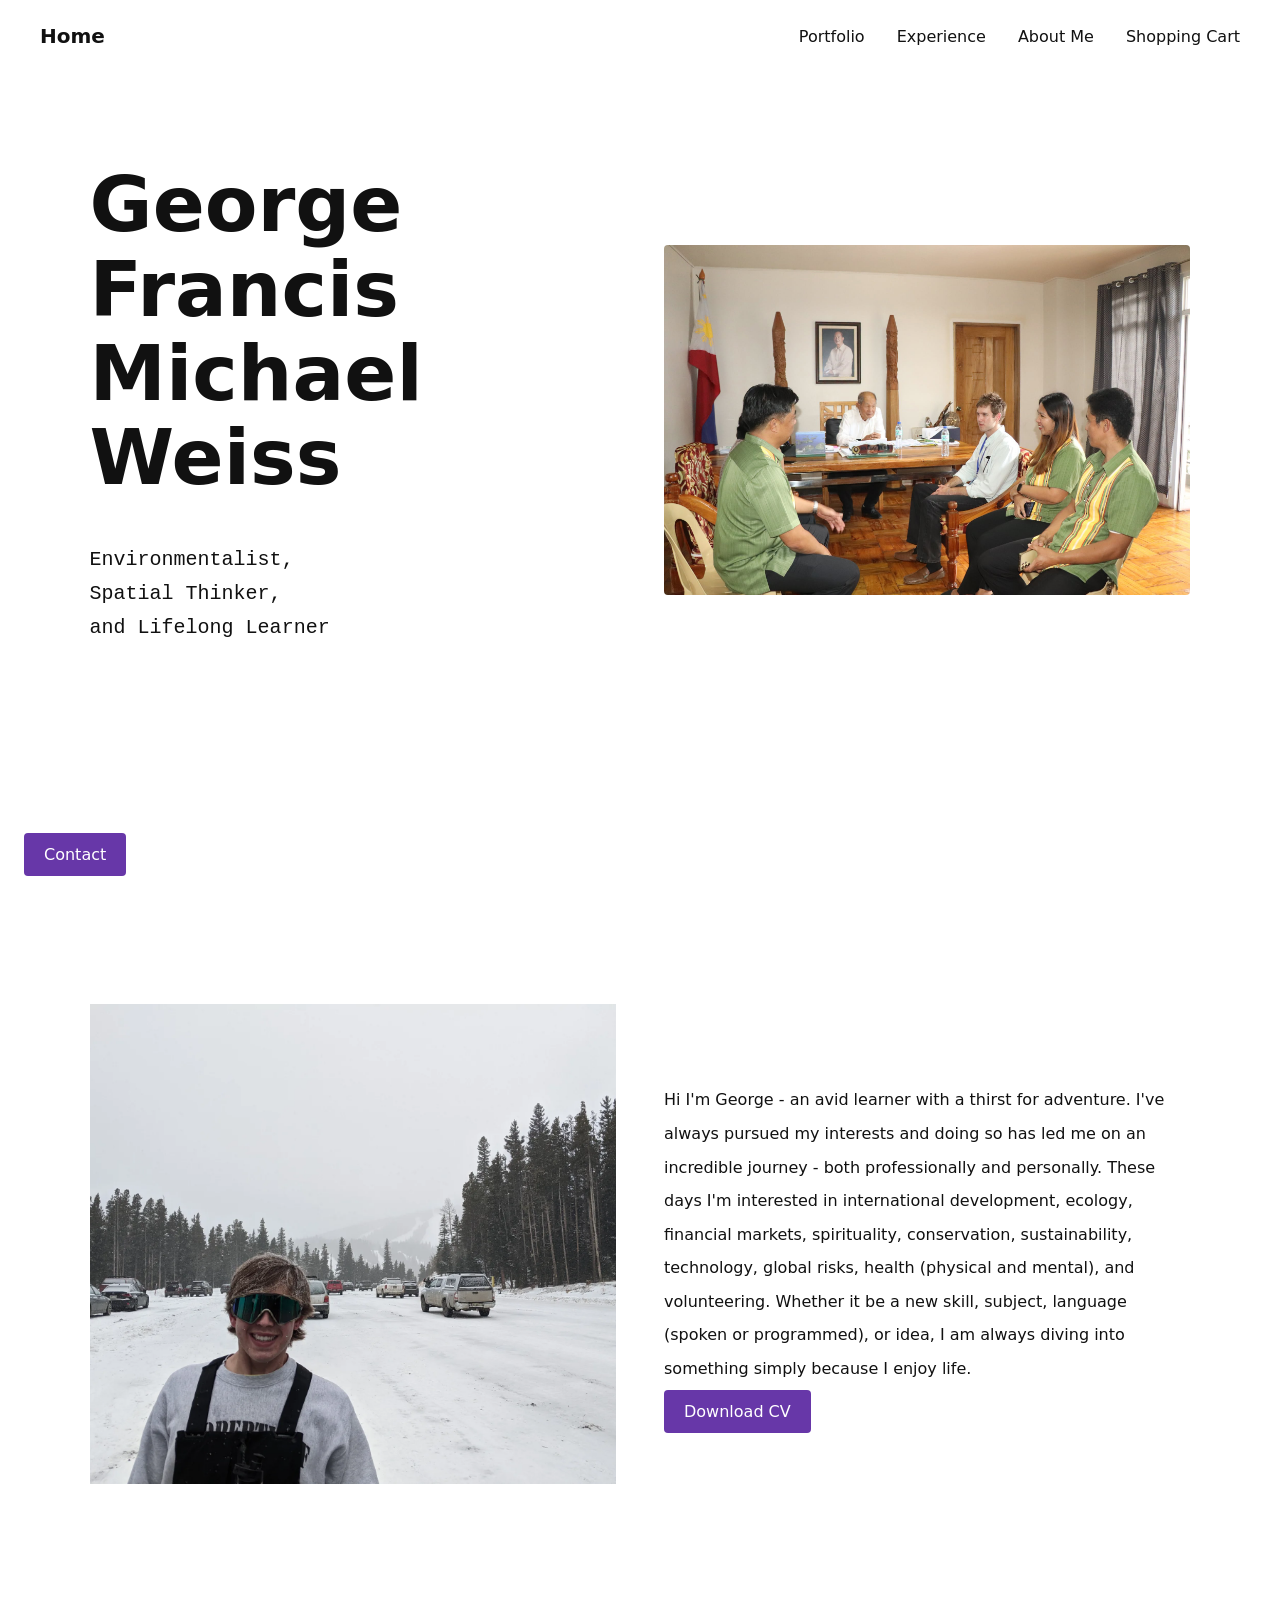
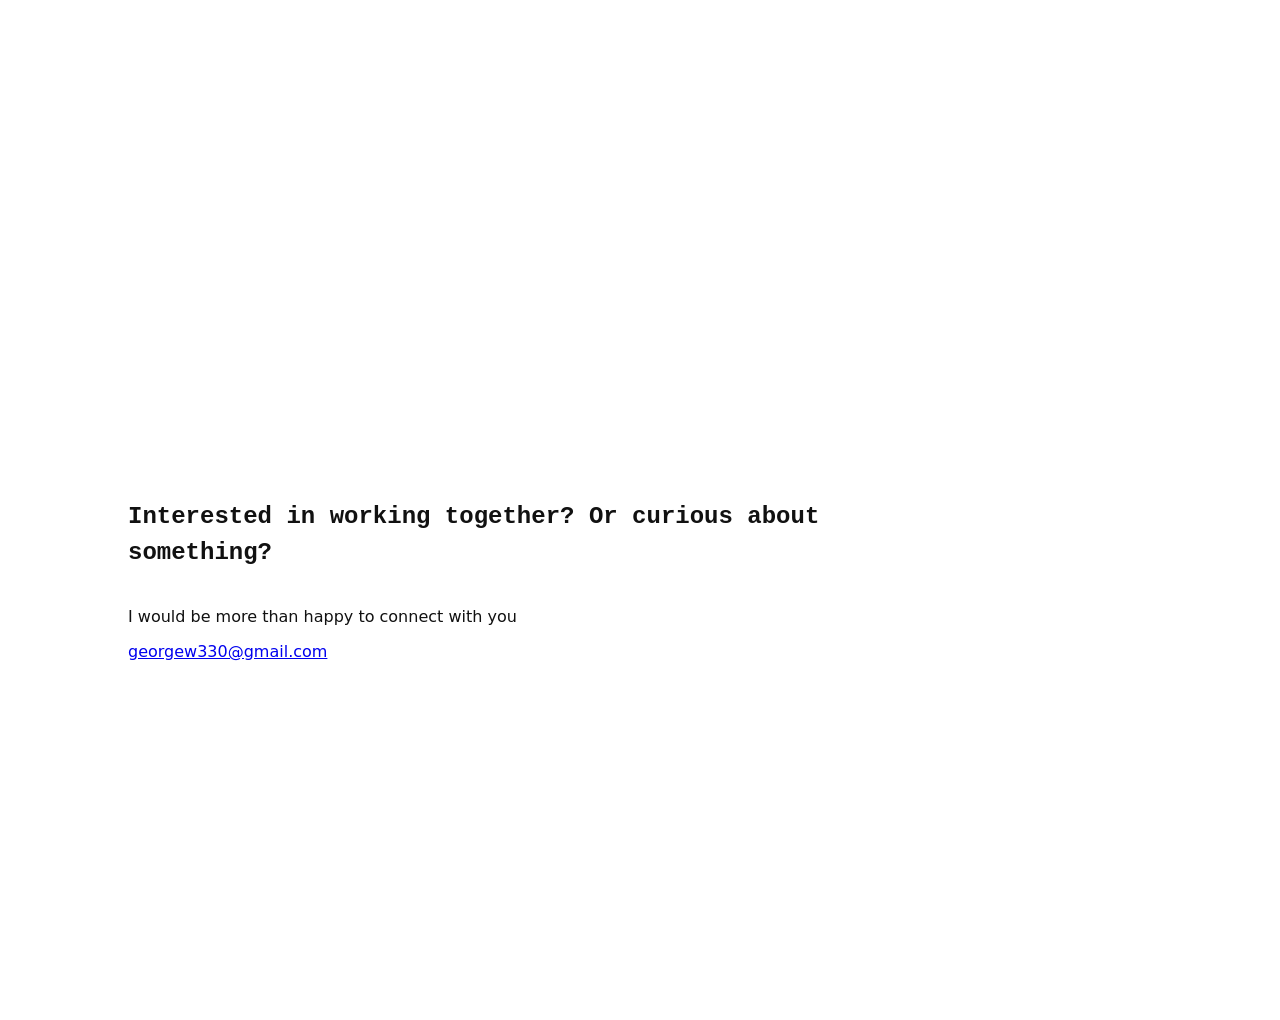
==== index.html @ adb252f0 "Initial scaffolding and website layout" ====
<!DOCTYPE html>
<html lang="en">

<head>
    <meta charset="UTF-8">
    <meta name="viewport" content="width=device-width, initial-scale=1.0">
    <title>George Weiss | Spatial Scientist</title>
    <link rel="stylesheet" href="styles.css">
</head>

<body>
    <header class="site-header">
        <a class="site-name" href="index.html">Home</a>

        <nav aria-label="Primary navigation">
            <ul class="navigation">
                <li><a href="portfolio.html">Portfolio</a></li>
                <li><a href="experience.html">Experience</a></li>
                <li><a href="about.html">About Me</a></li>
                <li><a href="shoppingcart.html">Shopping Cart</a></li>
            </ul>
        </nav>
    </header>
    <a class="contact-shortcut" href="#contact">Contact</a>
    <main>
        <section class="hero">
            <div class="hero-content">
                <h1>George<br>Francis Michael<br>Weiss</h1>

                <p class="hero-tagline">
                    Environmentalist,<br>
                    Spatial Thinker,<br>
                    and Lifelong Learner
                </p>
            </div>

            <img class="hero-image" src="images/meeting.jpg"
                alt="George Weiss meeting with colleagues in the Philippines">
        </section>

        <section class="intro">
            <img class="intro-image" src="images/co_lot.webp" alt="Copper, CO">

            <div class="intro-section">
                <p>Hi I'm George - an avid learner with a thirst for adventure. I've always pursued my interests and
                    doing
                    so has led me on an incredible journey - both professionally and personally. These days I'm
                    interested
                    in international development, ecology, financial markets, spirituality, conservation,
                    sustainability,
                    technology, global risks, health (physical and mental), and volunteering. Whether it be a new skill,
                    subject, language (spoken or programmed), or idea, I am always diving into something simply because
                    I
                    enjoy life.</p>
                <a class="cv-link" href="George Weiss Resume.pdf" download>
                    Download CV
                </a>
            </div>
        </section>
        <section class="contact-section" id="contact">
            <h2>Interested in working together? Or curious about something?</h2>

            <p>
                I would be more than happy to connect with you
            </p>
            <a href="mailto:georgew330@gmail.com">
                georgew330@gmail.com
            </a>
        </section>
    </main>
</body>

</html>
---- styles.css ----
* {
    box-sizing: border-box;
}

body {
    margin: 0;
    font-family: system-ui, -apple-system, "Segoe UI", Roboto, Arial, sans-serif;
    color: #111111;
}

.site-header {
    display: flex;
    justify-content: space-between;
    align-items: center;
    padding: 24px 40px;
}

.navigation {
    display: flex;
    gap: 32px;
    list-style: none;
    margin: 0;
    padding: 0;
}

.site-name,
.navigation a {
    text-decoration: none;
    color: inherit;
}

.site-name {
    font-size: 1.25rem;
    font-weight: 700;
}

.navigation a:hover,
.navigation a:focus-visible {
    color: #6737a8;
}

.hero {
    min-height: calc(100vh - 76px);
    display: grid;
    grid-template-columns: 1fr 1fr;
    align-items: center;
    gap: 48px;
    padding: 32px 7vw 160px;
}

.hero-image {
    width: 100%;
    max-height: 72vh;
    object-fit: cover;
    border-radius: 4px;
}

.intro {
    min-height: calc(100vh - 76px);
    display: grid;
    grid-template-columns: 1fr 1fr;
    align-items: center;
    gap: 48px;
    padding: 32px 7vw 160px;
}

.intro-image {
    width: 100%;
    max-width: 580px;
    height: 480px;
    object-fit: cover;
    object-position: center 70%;
}

.contact-section {
    min-height: 100vh;
    display: flex;
    flex-direction: column;
    justify-content: center;
    padding: 64px 10vw;
}

.hero h1 {
    margin: 0 0 42px;
    font-size: clamp(2.5rem, 6vw, 5rem);
    line-height: 1.1;
}

.hero-tagline {
    margin: 0 0 32px;
    font-family: "JetBrains Mono", monospace;
    font-size: 1.25rem;
}

.contact-section h2 {
    max-width: 700px;
    line-height: 1.5;
    font-family: 'JetBrains Mono', monospace;
}

.hero p {
    margin: 0 0 32px;
    max-width: 650px;
    line-height: 1.7;
}

.intro-section {
    padding: 0;
}

.intro-section p {
    width: min(650px, 100%);
    line-height: 2.1;
}

.cv-link {
    align-self: flex-start;
    padding: 12px 20px;
    color: white;
    background-color: #6737a8;
    text-decoration: none;
    border-radius: 4px;
}

.cv-link:hover,
.cv-link:focus-visible {
    background-color: #4f2785;
}

html {
    scroll-behavior: smooth;
}

.contact-shortcut {
    position: fixed;
    bottom: 24px;
    left: 24px;
    padding: 12px 20px;
    background-color: #6737a8;
    color: white;
    text-decoration: none;
    border-radius: 4px;
    z-index: 10;
}

.contact-shortcut:hover,
.contact-shortcut:focus-visible {
    background-color: #4f2785;
}
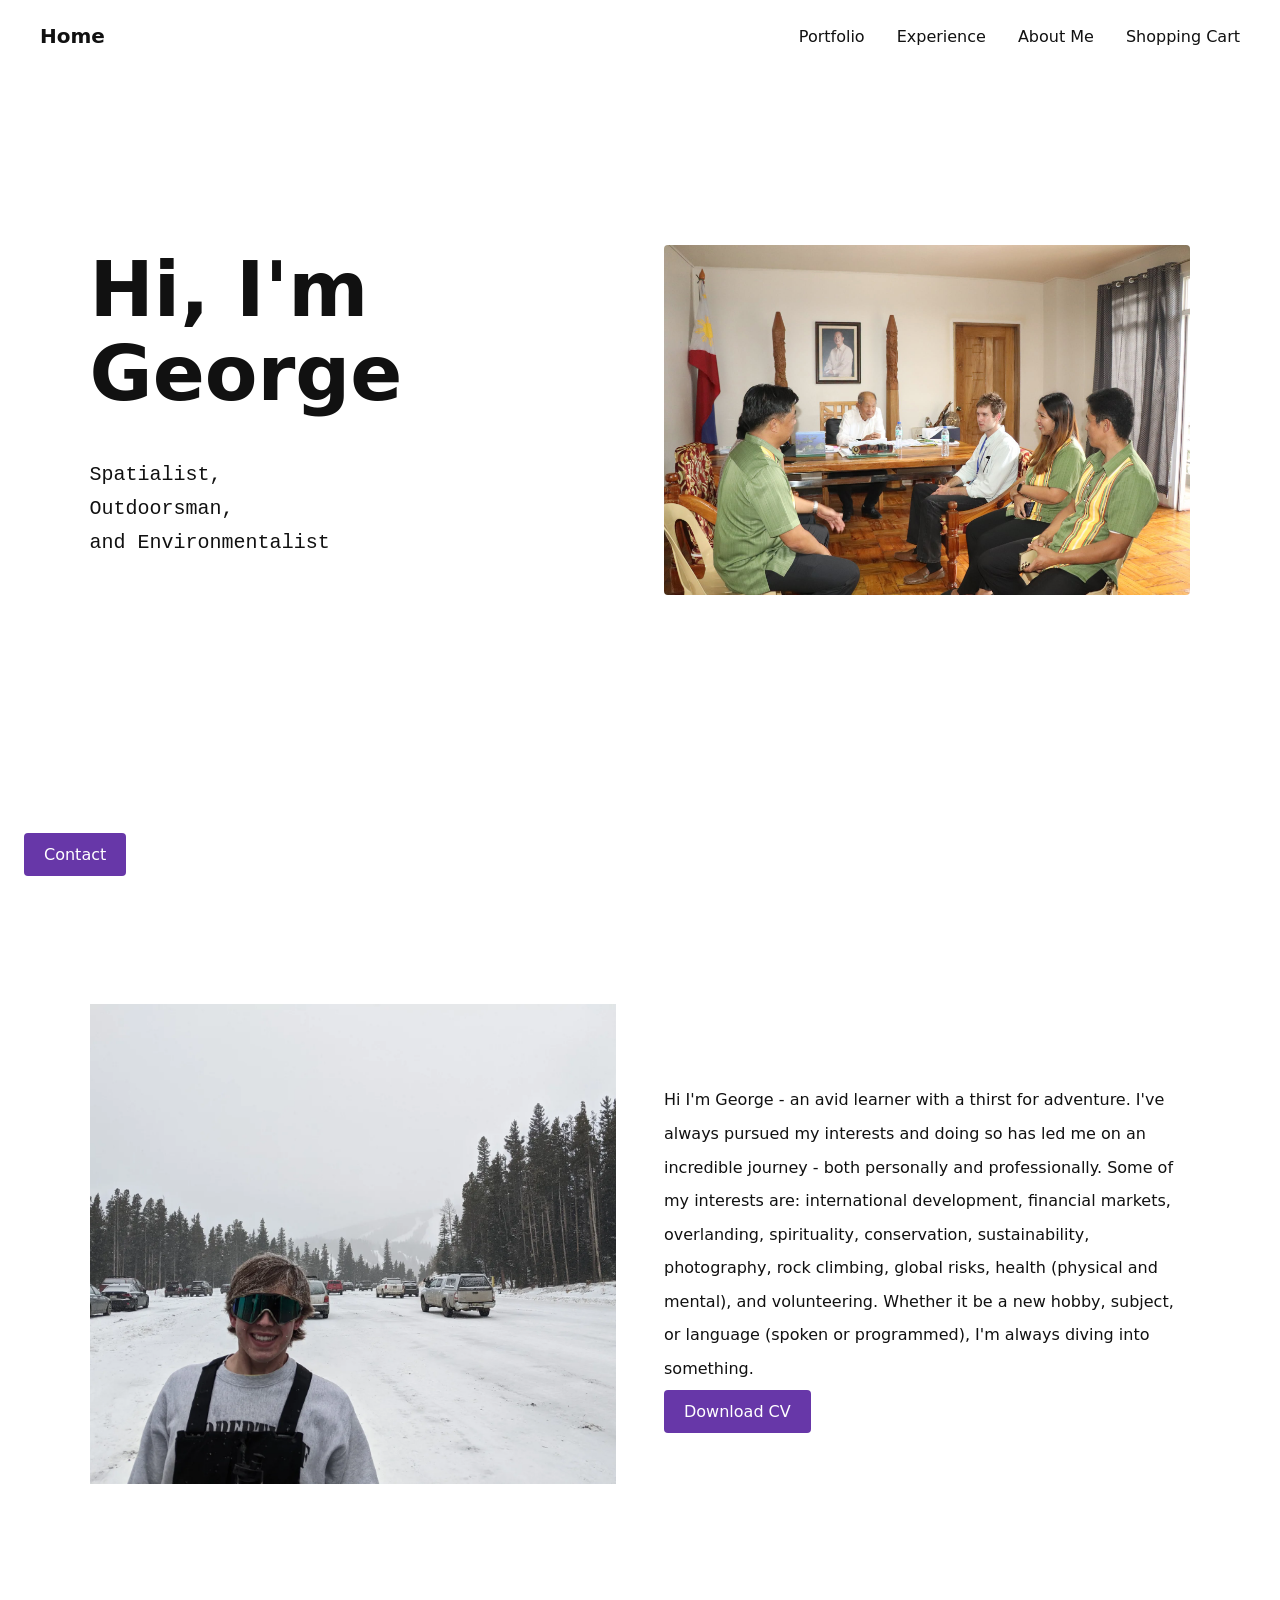
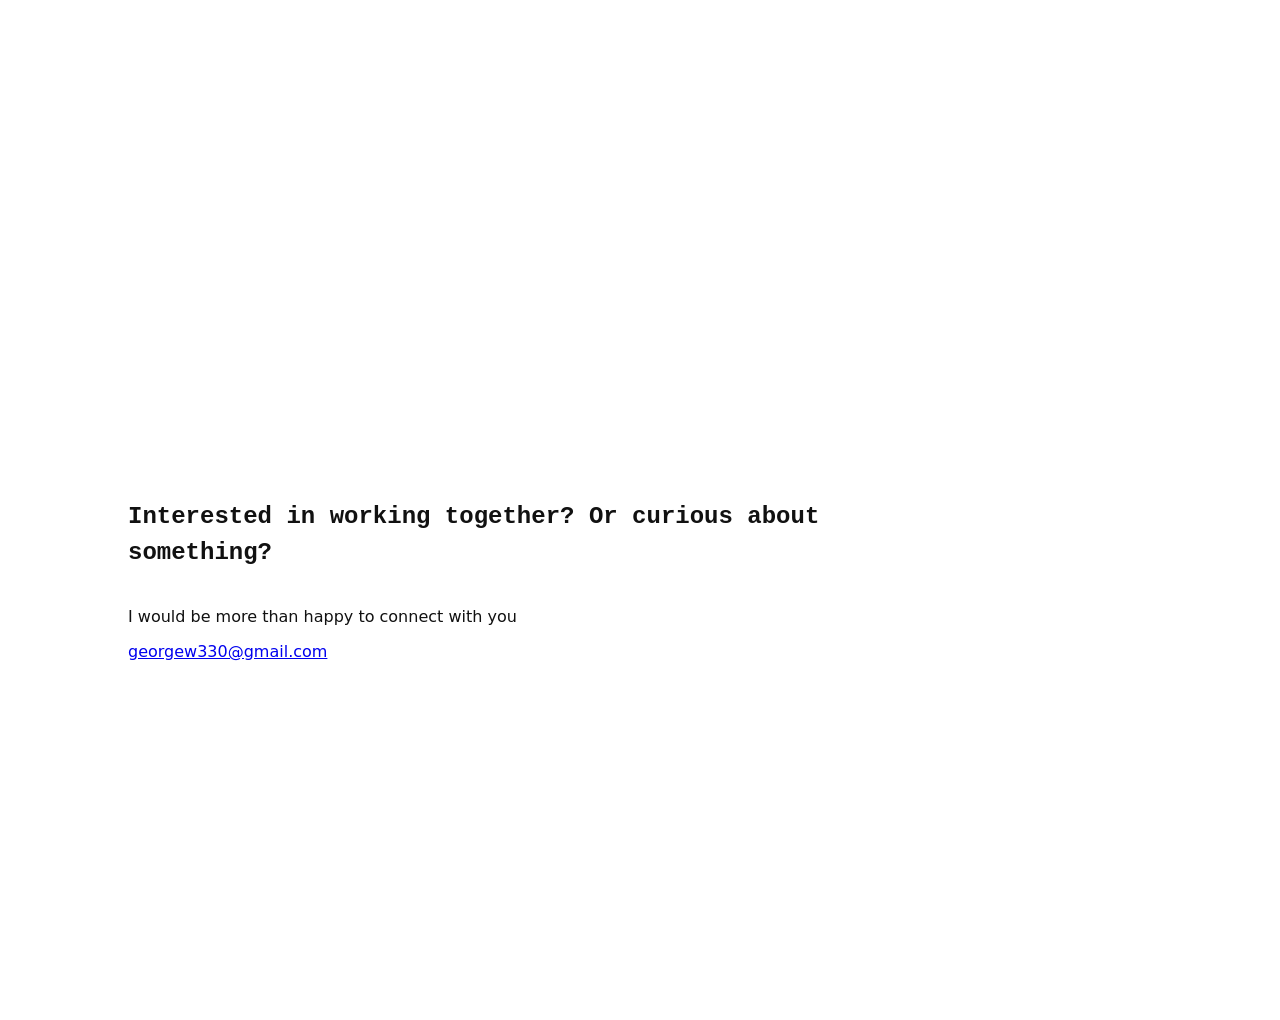
==== commit 37967bb0: "Addition of functioning portfolio page" ====
--- a/index.html
+++ b/index.html
@@ -25,12 +25,12 @@
     <main>
         <section class="hero">
             <div class="hero-content">
-                <h1>George<br>Francis Michael<br>Weiss</h1>
+                <h1>Hi, I'm<br>George</h1>
 
                 <p class="hero-tagline">
-                    Environmentalist,<br>
-                    Spatial Thinker,<br>
-                    and Lifelong Learner
+                    Spatialist,<br>
+                    Outdoorsman,<br>
+                    and Environmentalist
                 </p>
             </div>
 
@@ -44,14 +44,13 @@
             <div class="intro-section">
                 <p>Hi I'm George - an avid learner with a thirst for adventure. I've always pursued my interests and
                     doing
-                    so has led me on an incredible journey - both professionally and personally. These days I'm
-                    interested
-                    in international development, ecology, financial markets, spirituality, conservation,
-                    sustainability,
-                    technology, global risks, health (physical and mental), and volunteering. Whether it be a new skill,
-                    subject, language (spoken or programmed), or idea, I am always diving into something simply because
-                    I
-                    enjoy life.</p>
+                    so has led me on an incredible journey - both personally and professionally. Some of my interests
+                    are:
+                    international development, financial markets, overlanding, spirituality, conservation,
+                    sustainability, photography,
+                    rock climbing, global risks, health (physical and mental), and volunteering. Whether it be a new
+                    hobby,
+                    subject, or language (spoken or programmed), I'm always diving into something.</p>
                 <a class="cv-link" href="George Weiss Resume.pdf" download>
                     Download CV
                 </a>
--- a/styles.css
+++ b/styles.css
@@ -147,3 +147,63 @@
 .contact-shortcut:focus-visible {
     background-color: #4f2785;
 }
+
+.portfolio-page {
+    padding: 64px 7vw 120px;
+    font-family: "JetBrains Mono", monospace;
+}
+
+.portfolio-intro {
+    margin-bottom: 80px;
+}
+
+.project-list {
+    display: flex;
+    flex-direction: column;
+    gap: 96px;
+}
+
+.project-card {
+    width: 46%;
+    margin-left: 2%;
+    align-self: flex-start;
+    color: inherit;
+    text-decoration: none;
+    border: 1px solid #cfcfcf;
+    padding: 18px;
+    transition: transform 180ms ease;
+}
+
+.project-card>article {
+    padding: 0;
+}
+
+.project-card h2 {
+    margin: 0 0 18px;
+    font-size: 1.4rem;
+    font-weight: 600;
+    text-align: center;
+}
+
+.project-image {
+    display: block;
+    width: 100%;
+    aspect-ratio: 2 / 1;
+    object-fit: cover;
+}
+
+.project-skills {
+    margin: 16px 0 0;
+    line-height: 1.6;
+}
+
+.project-card:hover,
+.project-card:focus-visible {
+    transform: translateY(-4px);
+}
+
+.project-card:nth-child(even) {
+    align-self: flex-end;
+    margin-right: 2%;
+    margin-left: 0;
+}
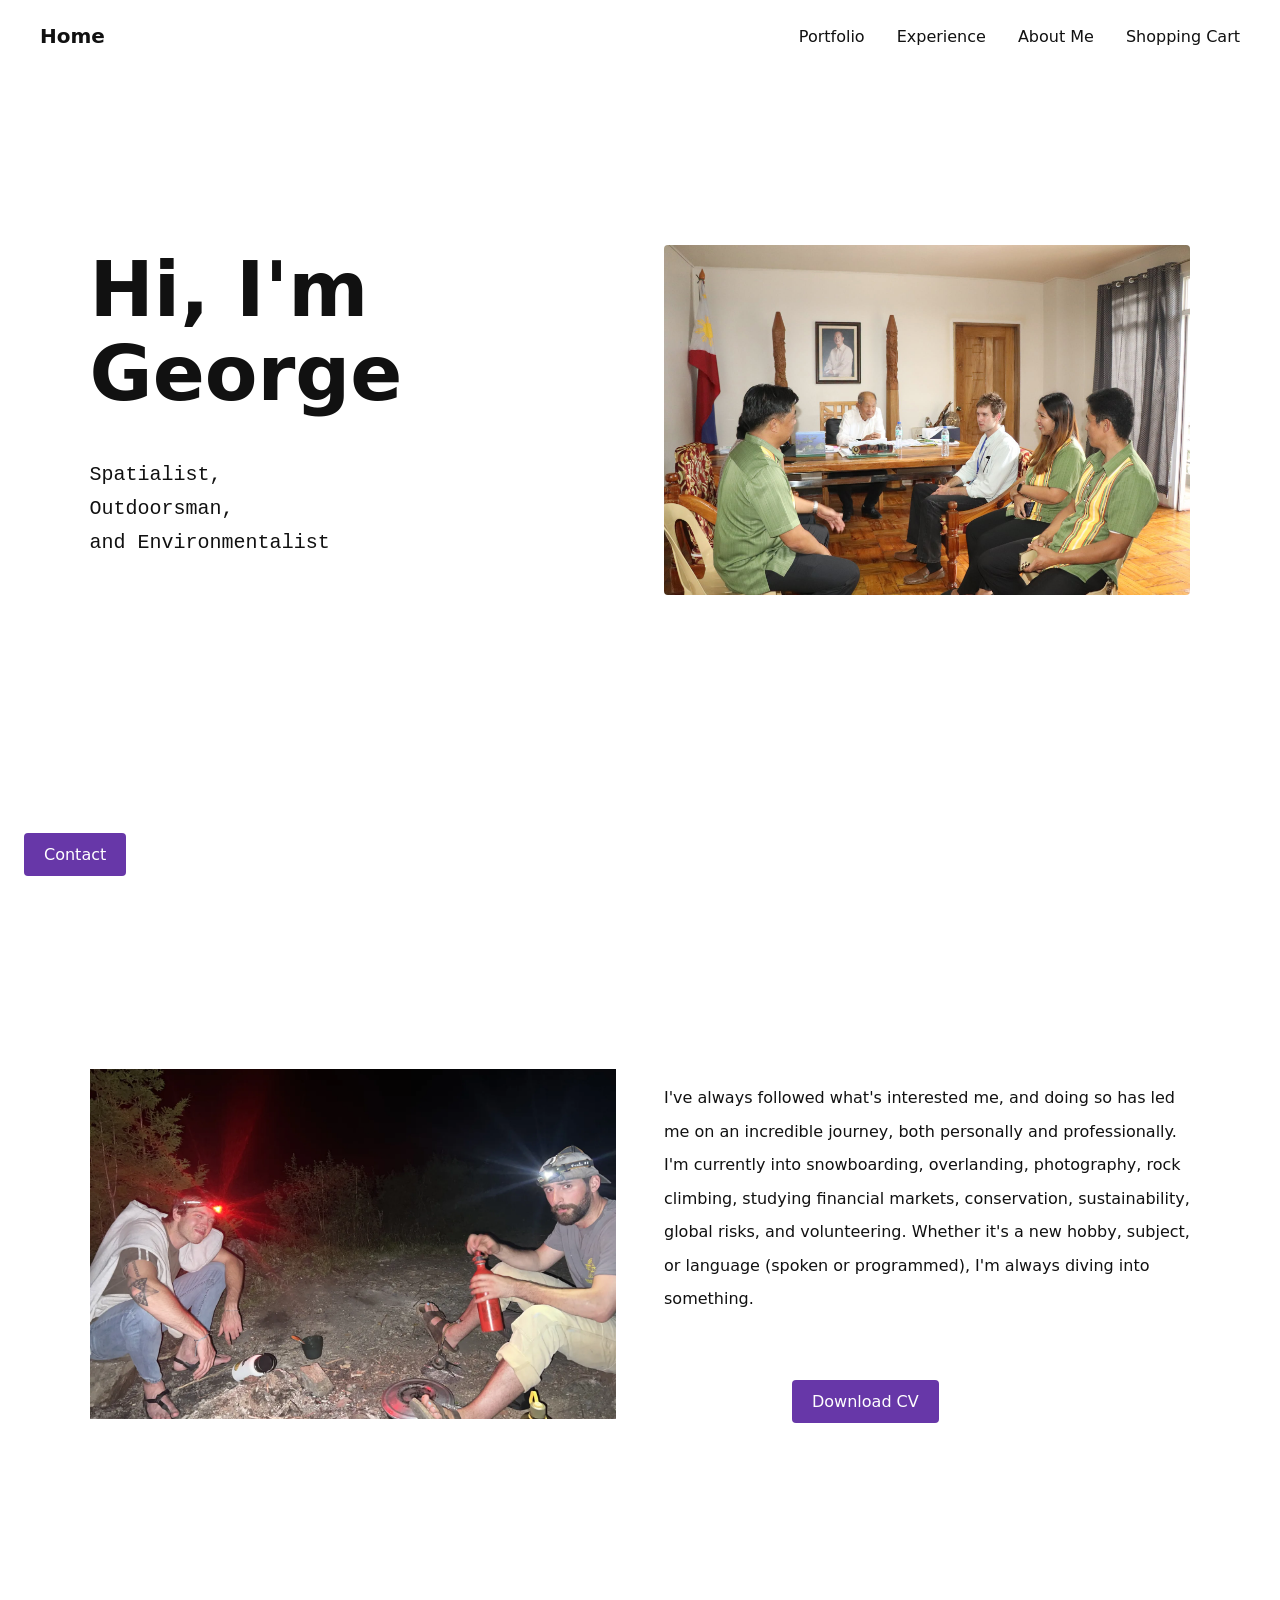
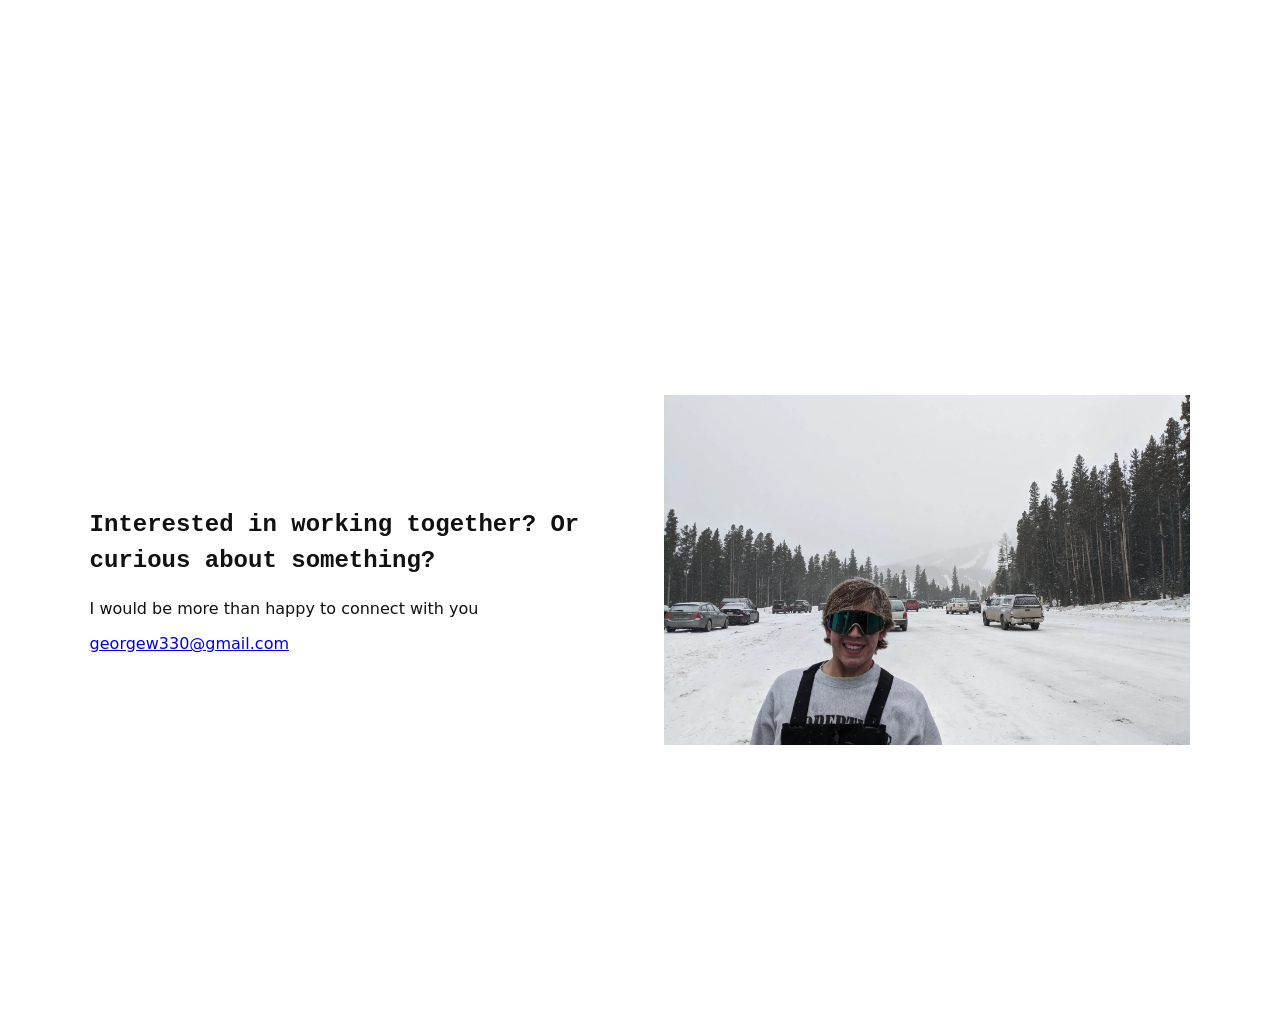
==== commit cc676c2b: "New pages, images, description" ====
--- a/index.html
+++ b/index.html
@@ -39,34 +39,36 @@
         </section>
 
         <section class="intro">
-            <img class="intro-image" src="images/co_lot.webp" alt="Copper, CO">
+            <img class="intro-image" src="images/Cmp.webp" alt="Outdoor camping scene">
 
             <div class="intro-section">
-                <p>Hi I'm George - an avid learner with a thirst for adventure. I've always pursued my interests and
+                <p>I've always followed what's interested me, and
                     doing
-                    so has led me on an incredible journey - both personally and professionally. Some of my interests
-                    are:
-                    international development, financial markets, overlanding, spirituality, conservation,
-                    sustainability, photography,
-                    rock climbing, global risks, health (physical and mental), and volunteering. Whether it be a new
-                    hobby,
-                    subject, or language (spoken or programmed), I'm always diving into something.</p>
-                <a class="cv-link" href="George Weiss Resume.pdf" download>
+                    so has led me on an incredible journey, both personally and professionally. I'm currently into
+                    snowboarding, overlanding, photography, rock climbing, studying financial markets, conservation,
+                    sustainability, global risks, and
+                    volunteering. Whether it's a new hobby, subject, or language (spoken or programmed), I'm always
+                    diving into something.</p>
+                <a class="cv-link" href="documents/george-weiss-resume.pdf" download>
                     Download CV
                 </a>
             </div>
         </section>
         <section class="contact-section" id="contact">
-            <h2>Interested in working together? Or curious about something?</h2>
+            <div class="contact-content">
+                <h2>Interested in working together? Or curious about something?</h2>
 
-            <p>
-                I would be more than happy to connect with you
-            </p>
-            <a href="mailto:georgew330@gmail.com">
-                georgew330@gmail.com
-            </a>
+                <p>
+                    I would be more than happy to connect with you
+                </p>
+                <a href="mailto:georgew330@gmail.com">
+                    georgew330@gmail.com
+                </a>
+            </div>
+
+            <img class="contact-image" src="images/co_lot.webp" alt="Mountain landscape in Copper, Colorado">
         </section>
     </main>
 </body>
 
-</html>+</html>
--- a/styles.css
+++ b/styles.css
@@ -48,10 +48,16 @@
     padding: 32px 7vw 160px;
 }
 
-.hero-image {
+.hero-image,
+.intro-image,
+.contact-image {
     width: 100%;
+    aspect-ratio: 3 / 2;
     max-height: 72vh;
     object-fit: cover;
+}
+
+.hero-image {
     border-radius: 4px;
 }
 
@@ -65,19 +71,20 @@
 }
 
 .intro-image {
-    width: 100%;
-    max-width: 580px;
-    height: 480px;
-    object-fit: cover;
     object-position: center 70%;
 }
 
 .contact-section {
     min-height: 100vh;
-    display: flex;
-    flex-direction: column;
-    justify-content: center;
-    padding: 64px 10vw;
+    display: grid;
+    grid-template-columns: 1fr 1fr;
+    align-items: center;
+    gap: 48px;
+    padding: 64px 7vw;
+}
+
+.contact-image {
+    justify-self: end;
 }
 
 .hero h1 {
@@ -114,12 +121,22 @@
 }
 
 .cv-link {
+    display: inline-block;
+    margin-top: 48px;
+    margin-left: clamp(80px, 10vw, 180px);
     align-self: flex-start;
     padding: 12px 20px;
     color: white;
     background-color: #6737a8;
     text-decoration: none;
     border-radius: 4px;
+}
+
+@media (max-width: 700px) {
+    .cv-link {
+        margin-left: 0;
+    }
+
 }
 
 .cv-link:hover,
@@ -154,7 +171,14 @@
 }
 
 .portfolio-intro {
-    margin-bottom: 80px;
+    width: 100%;
+    display: flex;
+    justify-content: space-between;
+    align-items: flex-start;
+}
+
+.github-link {
+    margin-left: auto;
 }
 
 .project-list {
@@ -206,4 +230,4 @@
     align-self: flex-end;
     margin-right: 2%;
     margin-left: 0;
-}+}
